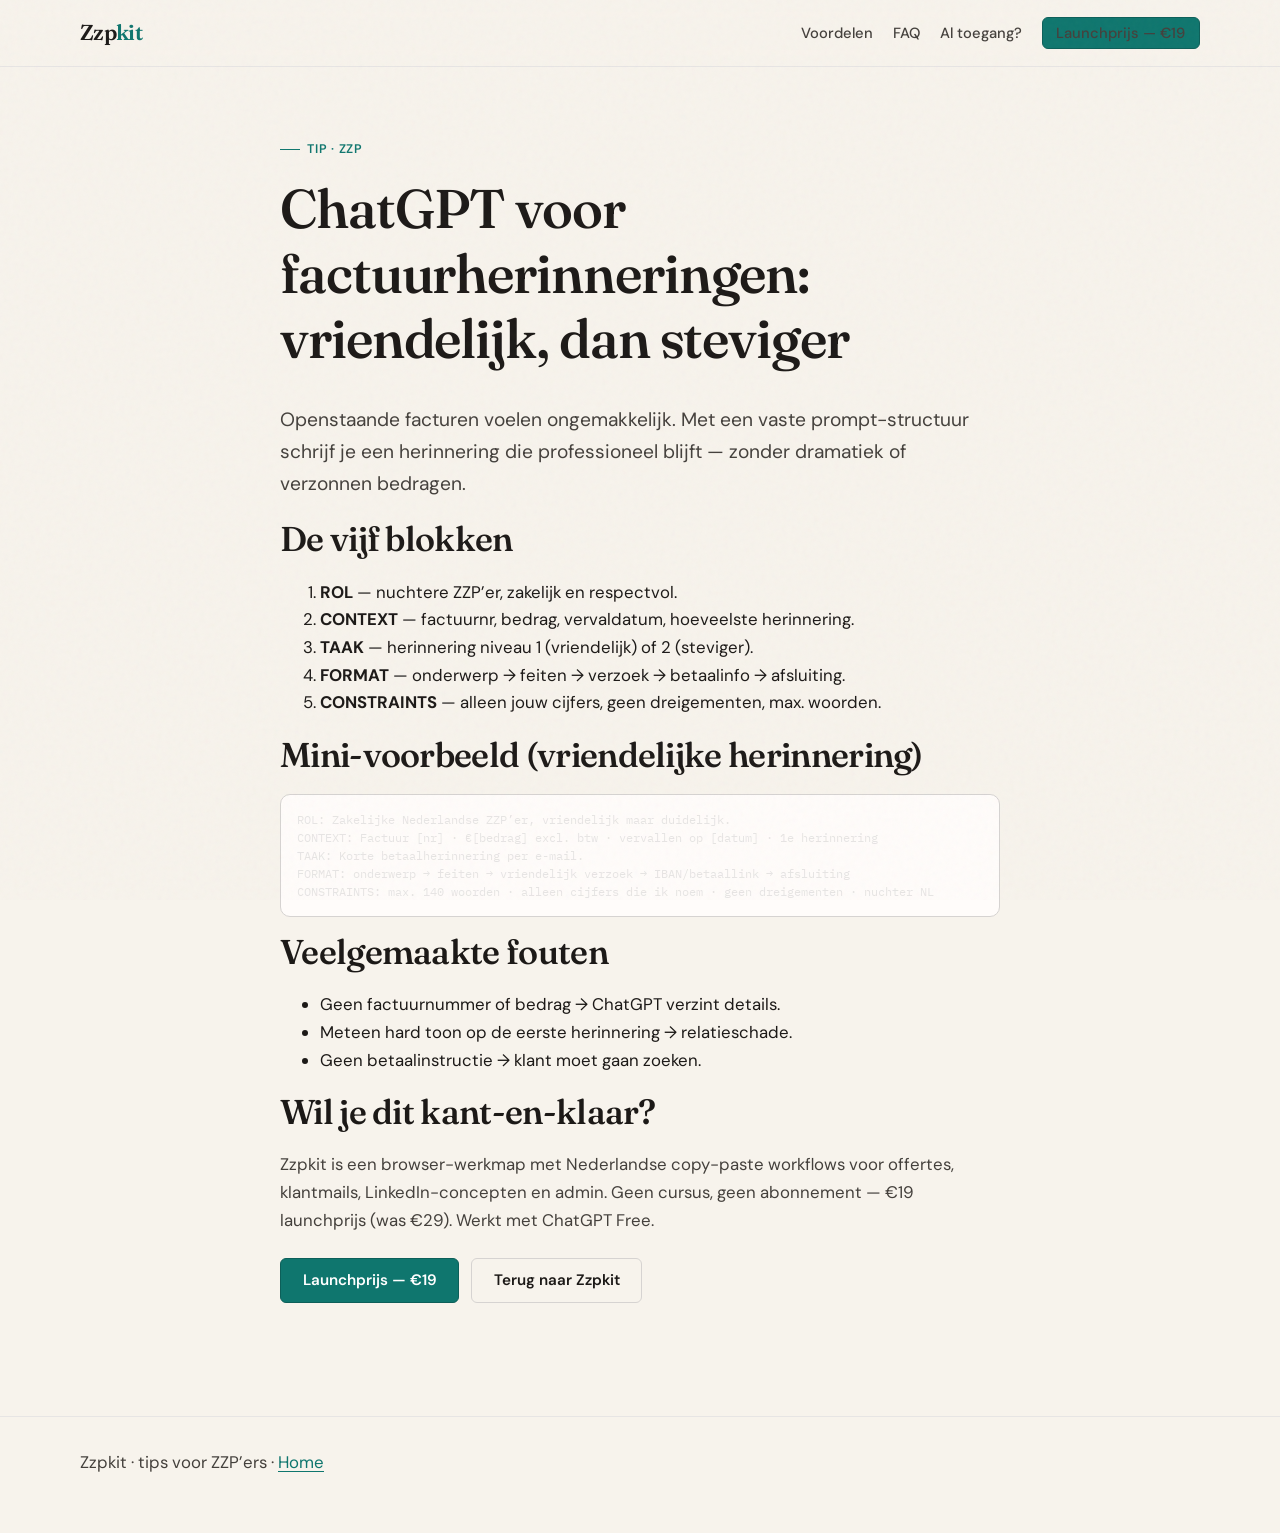
==== blog/chatgpt-admin-factuur-zzp.html @ d117192b "Add klantmail and factuur tip pages" ====
<!DOCTYPE html>
<html lang="nl">
<head>
  <meta charset="utf-8" />
  <meta name="viewport" content="width=device-width, initial-scale=1" />
  <title>ChatGPT factuurherinnering als ZZP’er — vriendelijk tot stevig | Zzpkit</title>
  <meta name="description" content="ChatGPT voor factuurherinneringen en admin als ZZP’er: vriendelijk → steviger, met ROL · CONTEXT · TAAK · FORMAT · CONSTRAINTS." />
  <link rel="canonical" href="https://samdavidgraves.github.io/zzpkit/blog/chatgpt-admin-factuur-zzp.html" />
  <link rel="icon" href="../favicon.svg" type="image/svg+xml" />
  <link rel="preconnect" href="https://fonts.googleapis.com" />
  <link rel="preconnect" href="https://fonts.gstatic.com" crossorigin />
  <link href="https://fonts.googleapis.com/css2?family=DM+Sans:ital,opsz,wght@0,9..40,400;0,9..40,500;0,9..40,600;0,9..40,700;1,9..40,400&family=Fraunces:opsz,wght@9..144,500;9..144,600;9..144,700&family=IBM+Plex+Mono:wght@400;500&display=swap" rel="stylesheet" />
  <link rel="stylesheet" href="../styles.css" />
</head>
<body>
  <header class="site-header">
    <div class="container inner">
      <a class="logo" href="../index.html">Zzp<span>kit</span></a>
      <nav aria-label="Hoofdmenu">
        <ul class="nav-links">
          <li><a href="../index.html#voordelen">Voordelen</a></li>
          <li><a href="../index.html#faq">FAQ</a></li>
          <li><a href="../app.html">Al toegang?</a></li>
          <li><a class="btn btn-primary btn-sm" href="https://gravesam.gumroad.com/l/srbbeq" target="_blank" rel="noopener">Launchprijs — €19</a></li>
        </ul>
      </nav>
    </div>
  </header>

  <main>
    <article class="section">
      <div class="container" style="max-width:720px">
        <p class="eyebrow">Tip · ZZP</p>
        <h1>ChatGPT voor factuurherinneringen: vriendelijk, dan steviger</h1>
        <p class="lead">Openstaande facturen voelen ongemakkelijk. Met een vaste prompt-structuur schrijf je een herinnering die professioneel blijft — zonder dramatiek of verzonnen bedragen.</p>

        <h2>De vijf blokken</h2>
        <ol>
          <li><strong>ROL</strong> — nuchtere ZZP’er, zakelijk en respectvol.</li>
          <li><strong>CONTEXT</strong> — factuurnr, bedrag, vervaldatum, hoeveelste herinnering.</li>
          <li><strong>TAAK</strong> — herinnering niveau 1 (vriendelijk) of 2 (steviger).</li>
          <li><strong>FORMAT</strong> — onderwerp → feiten → verzoek → betaalinfo → afsluiting.</li>
          <li><strong>CONSTRAINTS</strong> — alleen jouw cijfers, geen dreigementen, max. woorden.</li>
        </ol>

        <h2>Mini-voorbeeld (vriendelijke herinnering)</h2>
        <pre class="mock-prompt" style="white-space:pre-wrap;padding:1rem;background:var(--white);border:1px solid var(--stone);border-radius:var(--radius)">ROL: Zakelijke Nederlandse ZZP’er, vriendelijk maar duidelijk.
CONTEXT: Factuur [nr] · €[bedrag] excl. btw · vervallen op [datum] · 1e herinnering
TAAK: Korte betaalherinnering per e-mail.
FORMAT: onderwerp → feiten → vriendelijk verzoek → IBAN/betaallink → afsluiting
CONSTRAINTS: max. 140 woorden · alleen cijfers die ik noem · geen dreigementen · nuchter NL</pre>

        <h2>Veelgemaakte fouten</h2>
        <ul>
          <li>Geen factuurnummer of bedrag → ChatGPT verzint details.</li>
          <li>Meteen hard toon op de eerste herinnering → relatieschade.</li>
          <li>Geen betaalinstructie → klant moet gaan zoeken.</li>
        </ul>

        <h2>Wil je dit kant-en-klaar?</h2>
        <p>Zzpkit is een browser-werkmap met Nederlandse copy-paste workflows voor offertes, klantmails, LinkedIn-concepten en admin. Geen cursus, geen abonnement — €19 launchprijs (was €29). Werkt met ChatGPT Free.</p>
        <p style="margin-top:1.5rem">
          <a class="btn btn-primary" href="https://gravesam.gumroad.com/l/srbbeq" target="_blank" rel="noopener">Launchprijs — €19</a>
          <a class="btn btn-ghost" href="../index.html" style="margin-left:0.5rem">Terug naar Zzpkit</a>
        </p>
      </div>
    </article>
  </main>

  <footer class="site-footer">
    <div class="container">
      <p>Zzpkit · tips voor ZZP’ers · <a href="../index.html">Home</a></p>
    </div>
  </footer>
</body>
</html>
---- styles.css ----
/* Zzpkit — warm paper product UI */
:root {
  --cream: #F7F3EC;
  --cream-deep: #EFE8DC;
  --ink: #1C1917;
  --ink-soft: #44403C;
  --muted: #78716C;
  --teal: #0F766E;
  --teal-dark: #0D5F59;
  --teal-soft: #CCFBF1;
  --stone: #D6D3D1;
  --stone-soft: #E7E5E4;
  --white: #FFFCFA;
  --danger-soft: #FEF3C7;
  --radius: 10px;
  --radius-sm: 6px;
  --shadow: 0 1px 2px rgba(28, 25, 23, 0.04), 0 8px 24px rgba(28, 25, 23, 0.06);
  --font-serif: "Fraunces", "Newsreader", Georgia, serif;
  --font-sans: "DM Sans", system-ui, sans-serif;
  --font-mono: "IBM Plex Mono", "SF Mono", ui-monospace, monospace;
  --max: 1120px;
  --sidebar: 240px;
}

*, *::before, *::after { box-sizing: border-box; }

html { scroll-behavior: smooth; }

body {
  margin: 0;
  font-family: var(--font-sans);
  font-size: 1.05rem;
  line-height: 1.65;
  color: var(--ink);
  background: var(--cream);
  -webkit-font-smoothing: antialiased;
}

/* Subtle paper grain */
body::before {
  content: "";
  pointer-events: none;
  position: fixed;
  inset: 0;
  z-index: 9999;
  opacity: 0.035;
  background-image: url("data:image/svg+xml,%3Csvg viewBox='0 0 200 200' xmlns='http://www.w3.org/2000/svg'%3E%3Cfilter id='n'%3E%3CfeTurbulence type='fractalNoise' baseFrequency='0.85' numOctaves='4' stitchTiles='stitch'/%3E%3C/filter%3E%3Crect width='100%25' height='100%25' filter='url(%23n)'/%3E%3C/svg%3E");
}

img, svg { display: block; max-width: 100%; }

a {
  color: var(--teal);
  text-decoration-thickness: 1px;
  text-underline-offset: 3px;
}
a:hover { color: var(--teal-dark); }

:focus-visible {
  outline: 2px solid var(--teal);
  outline-offset: 3px;
}

h1, h2, h3, .serif {
  font-family: var(--font-serif);
  font-weight: 550;
  letter-spacing: -0.02em;
  line-height: 1.2;
  color: var(--ink);
}

h1 { font-size: clamp(2.2rem, 5vw, 3.4rem); margin: 0 0 0.6em; }
h2 { font-size: clamp(1.6rem, 3vw, 2.15rem); margin: 0 0 0.55em; }
h3 { font-size: 1.25rem; margin: 0 0 0.4em; }

p { margin: 0 0 1em; color: var(--ink-soft); }
.lead { font-size: 1.2rem; color: var(--ink-soft); max-width: 38em; }

.container {
  width: min(100% - 2.5rem, var(--max));
  margin-inline: auto;
}

/* —— Buttons —— */
.btn {
  display: inline-flex;
  align-items: center;
  justify-content: center;
  gap: 0.5rem;
  font-family: var(--font-sans);
  font-size: 0.95rem;
  font-weight: 600;
  line-height: 1;
  padding: 0.85rem 1.35rem;
  border-radius: var(--radius-sm);
  border: 1px solid transparent;
  cursor: pointer;
  text-decoration: none;
  transition: background 0.15s ease, color 0.15s ease, border-color 0.15s ease, transform 0.1s ease;
}
.btn:active { transform: translateY(1px); }
.btn-primary {
  background: var(--teal);
  color: #fff;
  border-color: var(--teal-dark);
}
.btn-primary:hover { background: var(--teal-dark); color: #fff; }
.btn-ghost {
  background: transparent;
  color: var(--ink);
  border-color: var(--stone);
}
.btn-ghost:hover { background: var(--cream-deep); color: var(--ink); }
.btn-sm {
  padding: 0.5rem 0.85rem;
  font-size: 0.82rem;
  font-weight: 600;
}
.btn-copy {
  background: var(--white);
  border: 1px solid var(--stone);
  color: var(--ink);
  flex-shrink: 0;
}
.btn-copy:hover { border-color: var(--teal); color: var(--teal); }
.btn-copy.is-copied {
  background: var(--teal-soft);
  border-color: var(--teal);
  color: var(--teal-dark);
}

/* —— Site header (marketing) —— */
.site-header {
  position: sticky;
  top: 0;
  z-index: 50;
  background: rgba(247, 243, 236, 0.88);
  backdrop-filter: blur(10px);
  border-bottom: 1px solid var(--stone-soft);
}
.site-header .inner {
  display: flex;
  align-items: center;
  justify-content: space-between;
  padding: 0.95rem 0;
  gap: 1rem;
}
.logo {
  font-family: var(--font-serif);
  font-size: 1.35rem;
  font-weight: 600;
  color: var(--ink);
  text-decoration: none;
  letter-spacing: -0.03em;
}
.logo span { color: var(--teal); }
.nav-links {
  display: flex;
  align-items: center;
  gap: 1.25rem;
  list-style: none;
  margin: 0;
  padding: 0;
}
.nav-links a {
  color: var(--ink-soft);
  text-decoration: none;
  font-size: 0.92rem;
  font-weight: 500;
}
.nav-links a:hover { color: var(--ink); }

/* —— Hero —— */
.hero {
  padding: 4.5rem 0 3.5rem;
  position: relative;
}
.hero-grid {
  display: grid;
  grid-template-columns: 1.15fr 0.85fr;
  gap: 3rem;
  align-items: center;
}
.eyebrow {
  display: inline-flex;
  align-items: center;
  gap: 0.45rem;
  font-size: 0.78rem;
  letter-spacing: 0.06em;
  text-transform: uppercase;
  color: var(--teal);
  margin-bottom: 1rem;
  font-weight: 600;
}
.eyebrow::before {
  content: "";
  width: 1.25rem;
  height: 1px;
  background: var(--teal);
}
.hero-cta {
  display: flex;
  flex-wrap: wrap;
  gap: 0.75rem;
  margin: 1.75rem 0 1.25rem;
}
.price-tag {
  display: inline-flex;
  align-items: baseline;
  gap: 0.4rem;
  font-size: 0.95rem;
  color: var(--muted);
}
.price-tag strong {
  font-family: var(--font-serif);
  font-size: 1.5rem;
  color: var(--ink);
  font-weight: 600;
}
.trust-line {
  font-size: 0.88rem;
  color: var(--muted);
  margin: 0;
}

/* UI mock card */
.mock {
  background: var(--white);
  border: 1px solid var(--stone);
  border-radius: 14px;
  box-shadow: var(--shadow);
  overflow: hidden;
}
.mock-bar {
  display: flex;
  align-items: center;
  gap: 0.4rem;
  padding: 0.75rem 1rem;
  background: var(--cream-deep);
  border-bottom: 1px solid var(--stone-soft);
}
.mock-dot {
  width: 8px; height: 8px; border-radius: 50%;
  background: var(--stone);
}
.mock-title {
  margin-left: 0.5rem;
  font-size: 0.75rem;
  color: var(--muted);
  font-weight: 500;
}
.mock-body { padding: 1.15rem 1.2rem 1.35rem; }
.mock-row {
  display: flex;
  gap: 0.65rem;
  margin-bottom: 0.85rem;
}
.mock-chip {
  font-size: 0.72rem;
  font-weight: 600;
  padding: 0.3rem 0.55rem;
  border-radius: 4px;
  background: var(--cream);
  border: 1px solid var(--stone-soft);
  color: var(--ink-soft);
}
.mock-chip.active {
  background: var(--teal-soft);
  border-color: #99F6E4;
  color: var(--teal-dark);
}
.mock-prompt {
  font-family: var(--font-mono);
  font-size: 0.72rem;
  line-height: 1.55;
  background: #1C1917;
  color: #E7E5E4;
  padding: 0.95rem 1rem;
  border-radius: var(--radius-sm);
  white-space: pre-wrap;
  margin: 0 0 0.85rem;
}
.mock-prompt .hi { color: #5EEAD4; }
.mock-footer {
  display: flex;
  justify-content: space-between;
  align-items: center;
  font-size: 0.75rem;
  color: var(--muted);
}

/* —— Sections —— */
.section { padding: 4rem 0; }
.section-alt { background: var(--cream-deep); border-block: 1px solid var(--stone-soft); }
.section-head {
  max-width: 36em;
  margin-bottom: 2.25rem;
}
.section-head p { margin-bottom: 0; }

.grid-3 {
  display: grid;
  grid-template-columns: repeat(3, 1fr);
  gap: 1.25rem;
}
.grid-2 {
  display: grid;
  grid-template-columns: repeat(2, 1fr);
  gap: 1.25rem;
}

.card {
  background: var(--white);
  border: 1px solid var(--stone);
  border-radius: var(--radius);
  padding: 1.4rem 1.35rem;
  box-shadow: 0 1px 0 rgba(28,25,23,0.03);
}
.card .icon {
  width: 36px; height: 36px;
  display: grid; place-items: center;
  border-radius: 8px;
  background: var(--teal-soft);
  color: var(--teal);
  margin-bottom: 0.9rem;
  font-size: 1rem;
}
.card h3 { margin-bottom: 0.35em; }
.card p:last-child { margin-bottom: 0; font-size: 0.95rem; }

.benefit-list {
  list-style: none;
  margin: 0;
  padding: 0;
  display: grid;
  gap: 0.85rem;
}
.benefit-list li {
  display: grid;
  grid-template-columns: 1.5rem 1fr;
  gap: 0.75rem;
  align-items: start;
  padding: 1rem 1.1rem;
  background: var(--white);
  border: 1px solid var(--stone);
  border-radius: var(--radius);
}
.benefit-list .check {
  width: 1.35rem; height: 1.35rem;
  border-radius: 50%;
  background: var(--teal);
  color: #fff;
  display: grid; place-items: center;
  font-size: 0.7rem;
  margin-top: 0.15rem;
}
.benefit-list strong { display: block; color: var(--ink); font-weight: 600; }
.benefit-list span { font-size: 0.92rem; color: var(--ink-soft); }

/* Preview strip */
.preview-frame {
  border: 1px solid var(--stone);
  border-radius: 14px;
  overflow: hidden;
  background: var(--white);
  box-shadow: var(--shadow);
}
.preview-frame .chrome {
  display: flex;
  gap: 0;
  border-bottom: 1px solid var(--stone-soft);
  background: var(--cream);
  overflow-x: auto;
}
.preview-frame .chrome span {
  padding: 0.7rem 1rem;
  font-size: 0.78rem;
  font-weight: 500;
  color: var(--muted);
  white-space: nowrap;
  border-right: 1px solid var(--stone-soft);
}
.preview-frame .chrome span.on {
  background: var(--white);
  color: var(--teal);
  box-shadow: inset 0 -2px 0 var(--teal);
}
.preview-inner { padding: 1.5rem; display: grid; grid-template-columns: 1fr 1.4fr; gap: 1.25rem; }
.preview-side {
  background: var(--cream);
  border: 1px solid var(--stone-soft);
  border-radius: var(--radius-sm);
  padding: 1rem;
  font-size: 0.85rem;
}
.preview-side ul { margin: 0.5rem 0 0; padding-left: 1.1rem; color: var(--ink-soft); }
.preview-code {
  font-family: var(--font-mono);
  font-size: 0.75rem;
  line-height: 1.55;
  background: #1C1917;
  color: #D6D3D1;
  padding: 1rem;
  border-radius: var(--radius-sm);
  margin: 0;
  white-space: pre-wrap;
}

/* CTA band */
.cta-band {
  text-align: center;
  padding: 3.5rem 1.5rem;
  background: var(--ink);
  color: #E7E5E4;
  border-radius: 16px;
  margin: 0 0 1rem;
}
.cta-band h2 { color: #FFFCFA; }
.cta-band p { color: #A8A29E; max-width: 32em; margin-inline: auto; }
.cta-band .btn-primary { margin-top: 0.5rem; }

/* FAQ */
.faq details {
  background: var(--white);
  border: 1px solid var(--stone);
  border-radius: var(--radius);
  padding: 1rem 1.2rem;
  margin-bottom: 0.65rem;
}
.faq summary {
  cursor: pointer;
  font-weight: 600;
  color: var(--ink);
  list-style: none;
  display: flex;
  justify-content: space-between;
  gap: 1rem;
}
.faq summary::-webkit-details-marker { display: none; }
.faq summary::after {
  content: "+";
  color: var(--teal);
  font-weight: 500;
  font-size: 1.2rem;
  line-height: 1;
}
.faq details[open] summary::after { content: "−"; }
.faq details p {
  margin: 0.75rem 0 0.15rem;
  font-size: 0.95rem;
}

.disclaimer {
  font-size: 0.85rem;
  color: var(--muted);
  background: var(--cream-deep);
  border: 1px dashed var(--stone);
  border-radius: var(--radius);
  padding: 1rem 1.15rem;
  margin-top: 1.5rem;
}

/* Footer */
.site-footer {
  border-top: 1px solid var(--stone-soft);
  padding: 2rem 0 2.5rem;
  margin-top: 2rem;
}
.site-footer .inner {
  display: flex;
  flex-wrap: wrap;
  justify-content: space-between;
  gap: 1rem;
  font-size: 0.88rem;
  color: var(--muted);
}
.site-footer .logo { font-size: 1.1rem; }

/* ========================================
   APP LAYOUT
   ======================================== */
.app-body { min-height: 100vh; }

.app-top {
  position: sticky;
  top: 0;
  z-index: 60;
  display: flex;
  align-items: center;
  justify-content: space-between;
  gap: 1rem;
  padding: 0.75rem 1.25rem;
  background: rgba(247, 243, 236, 0.92);
  backdrop-filter: blur(10px);
  border-bottom: 1px solid var(--stone);
}
.app-top .brand {
  font-family: var(--font-serif);
  font-weight: 600;
  font-size: 1.15rem;
  text-decoration: none;
  color: var(--ink);
}
.app-top .brand span { color: var(--teal); }
.app-top-meta {
  display: flex;
  align-items: center;
  gap: 0.75rem;
  font-size: 0.82rem;
  color: var(--muted);
}
.app-shell {
  display: grid;
  grid-template-columns: var(--sidebar) 1fr;
  min-height: calc(100vh - 53px);
}

.app-nav {
  position: sticky;
  top: 53px;
  align-self: start;
  height: calc(100vh - 53px);
  overflow-y: auto;
  padding: 1.25rem 0.85rem;
  border-right: 1px solid var(--stone);
  background: var(--cream);
}
.app-nav-label {
  font-size: 0.7rem;
  font-weight: 600;
  letter-spacing: 0.08em;
  text-transform: uppercase;
  color: var(--muted);
  padding: 0 0.65rem 0.55rem;
}
.app-nav button {
  width: 100%;
  text-align: left;
  font-family: var(--font-sans);
  font-size: 0.9rem;
  font-weight: 500;
  color: var(--ink-soft);
  background: transparent;
  border: 1px solid transparent;
  border-radius: var(--radius-sm);
  padding: 0.55rem 0.65rem;
  cursor: pointer;
  margin-bottom: 0.15rem;
}
.app-nav button:hover {
  background: var(--cream-deep);
  color: var(--ink);
}
.app-nav button.is-active {
  background: var(--white);
  border-color: var(--stone);
  color: var(--teal-dark);
  font-weight: 600;
  box-shadow: 0 1px 0 rgba(28,25,23,0.03);
}

.app-mobile-tabs {
  display: none;
  gap: 0.4rem;
  overflow-x: auto;
  padding: 0.65rem 1rem;
  border-bottom: 1px solid var(--stone-soft);
  background: var(--cream-deep);
  -webkit-overflow-scrolling: touch;
}
.app-mobile-tabs button {
  flex: 0 0 auto;
  font-family: var(--font-sans);
  font-size: 0.78rem;
  font-weight: 600;
  padding: 0.45rem 0.75rem;
  border-radius: 999px;
  border: 1px solid var(--stone);
  background: var(--white);
  color: var(--ink-soft);
  cursor: pointer;
  white-space: nowrap;
}
.app-mobile-tabs button.is-active {
  background: var(--teal);
  border-color: var(--teal-dark);
  color: #fff;
}

.app-main {
  padding: 2rem 2.25rem 4rem;
  max-width: 820px;
}
.app-section { display: none; }
.app-section.is-visible { display: block; animation: fadeIn 0.25s ease; }
@keyframes fadeIn {
  from { opacity: 0; transform: translateY(6px); }
  to { opacity: 1; transform: none; }
}

.app-section > .intro {
  margin-bottom: 1.75rem;
  padding-bottom: 1.25rem;
  border-bottom: 1px solid var(--stone-soft);
}
.app-section > .intro p { margin-bottom: 0; }

.note {
  font-size: 0.9rem;
  background: var(--white);
  border: 1px solid var(--stone);
  border-left: 3px solid var(--teal);
  border-radius: var(--radius-sm);
  padding: 0.85rem 1rem;
  margin: 1rem 0 1.5rem;
  color: var(--ink-soft);
}

.prompt-card {
  background: var(--white);
  border: 1px solid var(--stone);
  border-radius: var(--radius);
  margin-bottom: 1.15rem;
  overflow: hidden;
}
.prompt-card-head {
  display: flex;
  flex-wrap: wrap;
  align-items: flex-start;
  justify-content: space-between;
  gap: 0.75rem;
  padding: 1.05rem 1.15rem 0.85rem;
}
.prompt-card-head h3 { margin: 0 0 0.25em; font-size: 1.1rem; }
.when {
  font-size: 0.88rem;
  color: var(--muted);
  margin: 0;
}
.prompt-body {
  margin: 0 1.15rem 1.15rem;
  padding: 1rem 1.05rem;
  background: #1C1917;
  color: #E7E5E4;
  border-radius: var(--radius-sm);
  font-family: var(--font-mono);
  font-size: 0.78rem;
  line-height: 1.6;
  white-space: pre-wrap;
  overflow-x: auto;
  max-height: 420px;
  overflow-y: auto;
}

.skeleton-box {
  background: var(--white);
  border: 1px solid var(--stone);
  border-radius: var(--radius);
  padding: 1.15rem;
  margin-bottom: 1rem;
}
.skeleton-box pre {
  margin: 0;
  font-family: var(--font-mono);
  font-size: 0.85rem;
  line-height: 1.65;
  white-space: pre-wrap;
  color: var(--ink);
}

.upgrade-list {
  list-style: none;
  padding: 0;
  margin: 0;
  display: grid;
  gap: 0.55rem;
}
.upgrade-list li {
  padding: 0.75rem 0.95rem;
  background: var(--white);
  border: 1px solid var(--stone-soft);
  border-radius: var(--radius-sm);
  font-size: 0.95rem;
  color: var(--ink-soft);
}
.upgrade-list li::before {
  content: counter(step) ". ";
  counter-increment: step;
  font-weight: 700;
  color: var(--teal);
  font-family: var(--font-serif);
}
.upgrade-list { counter-reset: step; }

.setup-ol {
  margin: 0 0 1rem;
  padding-left: 1.25rem;
  color: var(--ink-soft);
}
.setup-ol li { margin-bottom: 0.45rem; }

.table-wrap {
  overflow-x: auto;
  border: 1px solid var(--stone);
  border-radius: var(--radius);
  background: var(--white);
}
table.play {
  width: 100%;
  border-collapse: collapse;
  font-size: 0.92rem;
}
table.play th, table.play td {
  text-align: left;
  padding: 0.85rem 1rem;
  border-bottom: 1px solid var(--stone-soft);
  vertical-align: top;
}
table.play th {
  background: var(--cream-deep);
  font-size: 0.75rem;
  text-transform: uppercase;
  letter-spacing: 0.05em;
  color: var(--muted);
  font-weight: 600;
}
table.play tr:last-child td { border-bottom: 0; }
table.play td:first-child {
  font-family: var(--font-mono);
  font-size: 0.8rem;
  color: var(--teal-dark);
  white-space: nowrap;
  width: 5.5rem;
}

.fault-grid {
  display: grid;
  gap: 0.75rem;
}
.fault {
  background: var(--white);
  border: 1px solid var(--stone);
  border-radius: var(--radius);
  padding: 1rem 1.15rem;
}
.fault h3 { font-size: 1.05rem; margin-bottom: 0.25em; }
.fault p { margin: 0; font-size: 0.92rem; }

.cheat-grid {
  display: grid;
  gap: 0.55rem;
}
.cheat-row {
  display: grid;
  grid-template-columns: 8.5rem 1fr;
  gap: 1rem;
  padding: 0.85rem 1rem;
  background: var(--white);
  border: 1px solid var(--stone);
  border-radius: var(--radius-sm);
  font-size: 0.92rem;
}
.cheat-row dt {
  font-weight: 700;
  color: var(--teal-dark);
  font-size: 0.82rem;
  letter-spacing: 0.02em;
}
.cheat-row dd { margin: 0; color: var(--ink-soft); }

.app-disclaimer {
  margin-top: 2.5rem;
  font-size: 0.8rem;
  color: var(--muted);
  border-top: 1px solid var(--stone-soft);
  padding-top: 1.25rem;
}

/* Toast */
.toast {
  position: fixed;
  bottom: 1.5rem;
  right: 1.5rem;
  background: var(--ink);
  color: #fff;
  padding: 0.7rem 1.1rem;
  border-radius: var(--radius-sm);
  font-size: 0.85rem;
  font-weight: 500;
  opacity: 0;
  pointer-events: none;
  transform: translateY(8px);
  transition: opacity 0.2s ease, transform 0.2s ease;
  z-index: 100;
}
.toast.show { opacity: 1; transform: none; }

/* Responsive */
@media (max-width: 900px) {
  .hero-grid { grid-template-columns: 1fr; gap: 2rem; }
  .grid-3 { grid-template-columns: 1fr; }
  .grid-2 { grid-template-columns: 1fr; }
  .preview-inner { grid-template-columns: 1fr; }
  .nav-links { display: none; }
  .app-shell { grid-template-columns: 1fr; }
  .app-nav { display: none; }
  .app-mobile-tabs { display: flex; }
  .app-main { padding: 1.35rem 1.1rem 3rem; }
  .cheat-row { grid-template-columns: 1fr; gap: 0.25rem; }
}

@media (max-width: 560px) {
  .hero { padding: 2.75rem 0 2rem; }
  .section { padding: 2.75rem 0; }
  .container { width: min(100% - 1.5rem, var(--max)); }
}

/* —— Soft access gate —— */
body.is-gated > .app-top,
body.is-gated > .app-mobile-tabs,
body.is-gated > .app-shell,
body.is-gated > .toast {
  visibility: hidden;
  pointer-events: none;
}

.gate {
  position: fixed;
  inset: 0;
  z-index: 200;
  display: flex;
  align-items: center;
  justify-content: center;
  padding: 1.5rem;
  background: var(--cream);
}

.gate-card {
  width: min(100%, 420px);
  background: var(--white);
  border: 1px solid var(--stone);
  border-radius: 14px;
  box-shadow: var(--shadow);
  padding: 2rem 1.75rem 1.75rem;
}

.gate-eyebrow {
  display: inline-flex;
  align-items: center;
  gap: 0.45rem;
  font-size: 0.72rem;
  font-weight: 600;
  letter-spacing: 0.06em;
  text-transform: uppercase;
  color: var(--teal);
  margin: 0 0 0.75rem;
}

.gate-eyebrow::before {
  content: "";
  width: 1.1rem;
  height: 1px;
  background: var(--teal);
}

.gate-title {
  font-size: clamp(1.55rem, 4vw, 1.85rem);
  margin: 0 0 0.5rem;
}

.gate-lead {
  font-size: 0.98rem;
  color: var(--ink-soft);
  margin: 0 0 1.35rem;
}

.gate-form {
  display: flex;
  flex-direction: column;
  gap: 0.55rem;
}

.gate-label {
  font-size: 0.82rem;
  font-weight: 600;
  color: var(--ink);
}

.gate-input {
  font-family: var(--font-mono);
  font-size: 1rem;
  letter-spacing: 0.04em;
  padding: 0.85rem 1rem;
  border: 1px solid var(--stone);
  border-radius: var(--radius-sm);
  background: var(--cream);
  color: var(--ink);
  width: 100%;
}

.gate-input:focus {
  outline: none;
  border-color: var(--teal);
  box-shadow: 0 0 0 3px var(--teal-soft);
}

.gate-input[aria-invalid="true"] {
  border-color: #B45309;
  background: var(--danger-soft);
}

.gate-error {
  margin: 0;
  font-size: 0.85rem;
  color: #92400E;
}

.gate-submit {
  margin-top: 0.35rem;
  width: 100%;
}

.gate-hint {
  margin: 1.25rem 0 0;
  font-size: 0.85rem;
  color: var(--muted);
  text-align: center;
}

.gate-hint a {
  font-weight: 500;
}

.access-link {
  display: inline-block;
  margin-top: 0.85rem;
  font-size: 0.88rem;
  font-weight: 500;
  color: var(--muted);
  text-decoration: none;
}

.access-link:hover {
  color: var(--teal);
  text-decoration: underline;
  text-underline-offset: 3px;
}
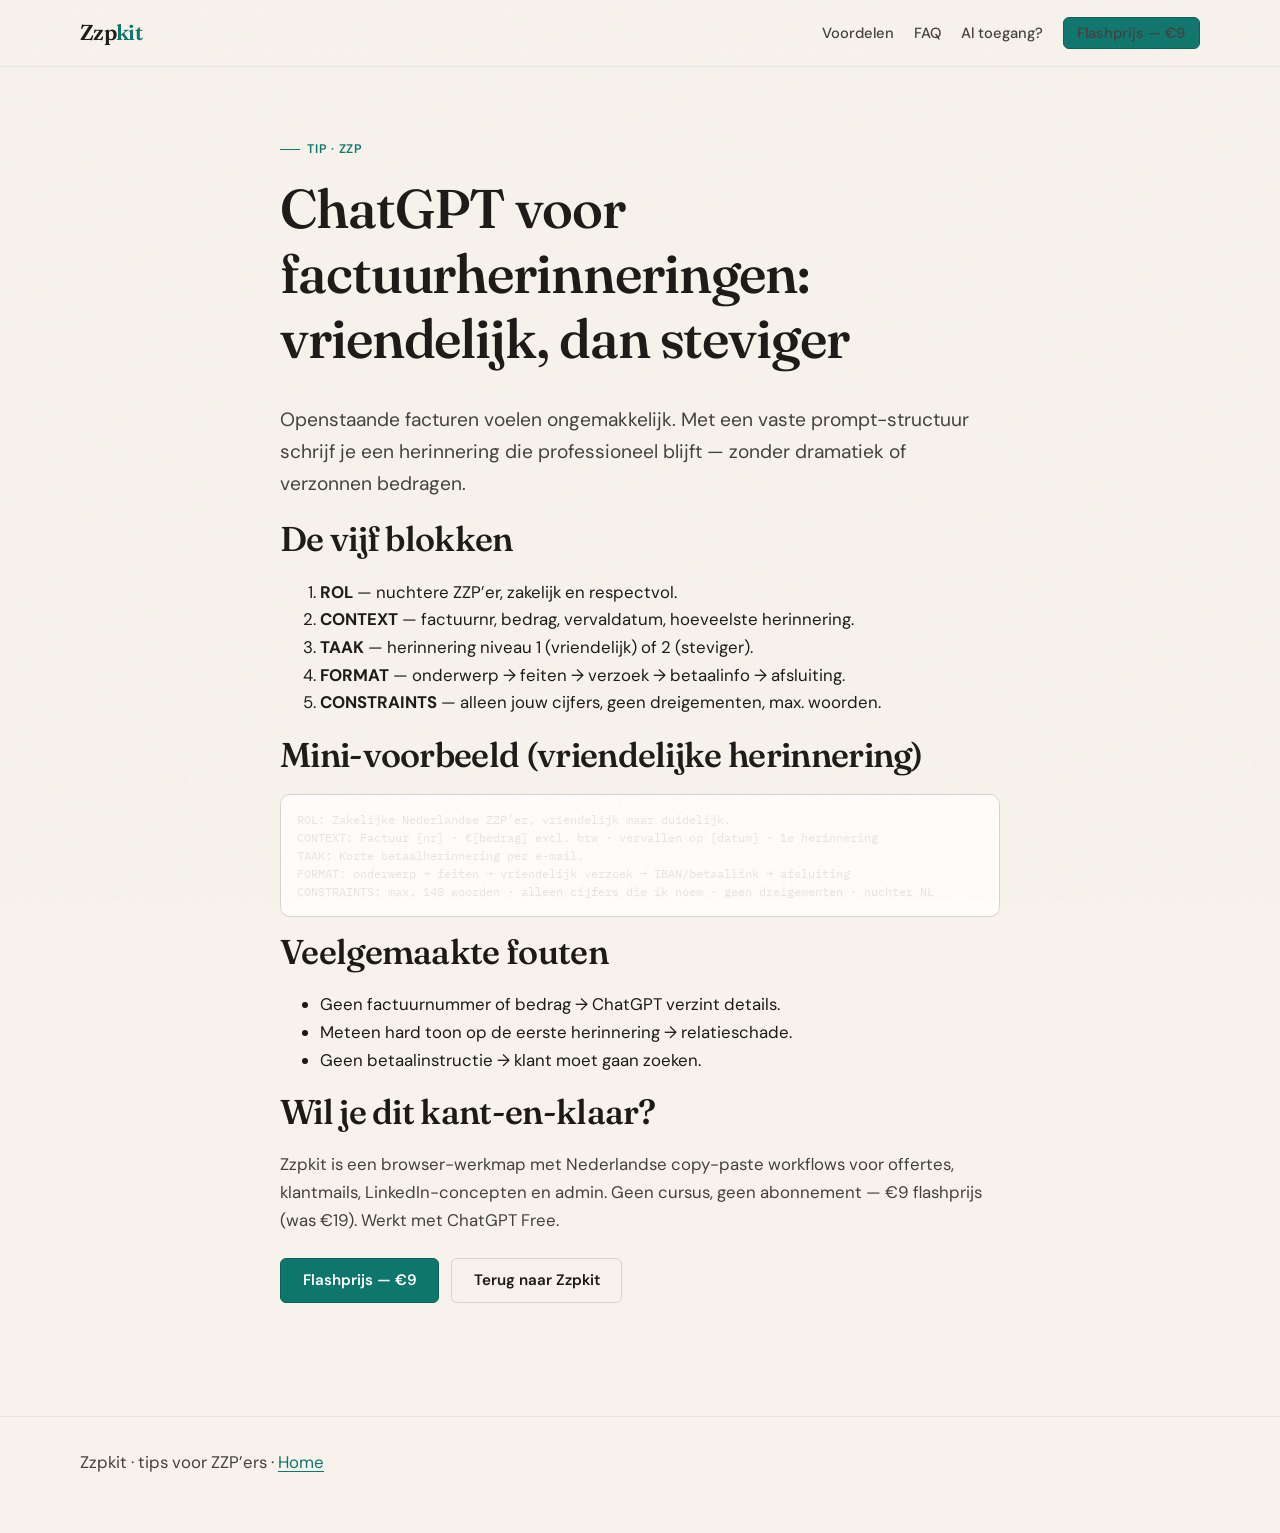
==== commit 30927c32: "Flash price €9 on public CTAs" ====
--- a/blog/chatgpt-admin-factuur-zzp.html
+++ b/blog/chatgpt-admin-factuur-zzp.html
@@ -21,7 +21,7 @@
           <li><a href="../index.html#voordelen">Voordelen</a></li>
           <li><a href="../index.html#faq">FAQ</a></li>
           <li><a href="../app.html">Al toegang?</a></li>
-          <li><a class="btn btn-primary btn-sm" href="https://gravesam.gumroad.com/l/srbbeq" target="_blank" rel="noopener">Launchprijs — €19</a></li>
+          <li><a class="btn btn-primary btn-sm" href="https://gravesam.gumroad.com/l/srbbeq" target="_blank" rel="noopener">Flashprijs — €9</a></li>
         </ul>
       </nav>
     </div>
@@ -58,9 +58,9 @@
         </ul>
 
         <h2>Wil je dit kant-en-klaar?</h2>
-        <p>Zzpkit is een browser-werkmap met Nederlandse copy-paste workflows voor offertes, klantmails, LinkedIn-concepten en admin. Geen cursus, geen abonnement — €19 launchprijs (was €29). Werkt met ChatGPT Free.</p>
+        <p>Zzpkit is een browser-werkmap met Nederlandse copy-paste workflows voor offertes, klantmails, LinkedIn-concepten en admin. Geen cursus, geen abonnement — €9 flashprijs (was €19). Werkt met ChatGPT Free.</p>
         <p style="margin-top:1.5rem">
-          <a class="btn btn-primary" href="https://gravesam.gumroad.com/l/srbbeq" target="_blank" rel="noopener">Launchprijs — €19</a>
+          <a class="btn btn-primary" href="https://gravesam.gumroad.com/l/srbbeq" target="_blank" rel="noopener">Flashprijs — €9</a>
           <a class="btn btn-ghost" href="../index.html" style="margin-left:0.5rem">Terug naar Zzpkit</a>
         </p>
       </div>
